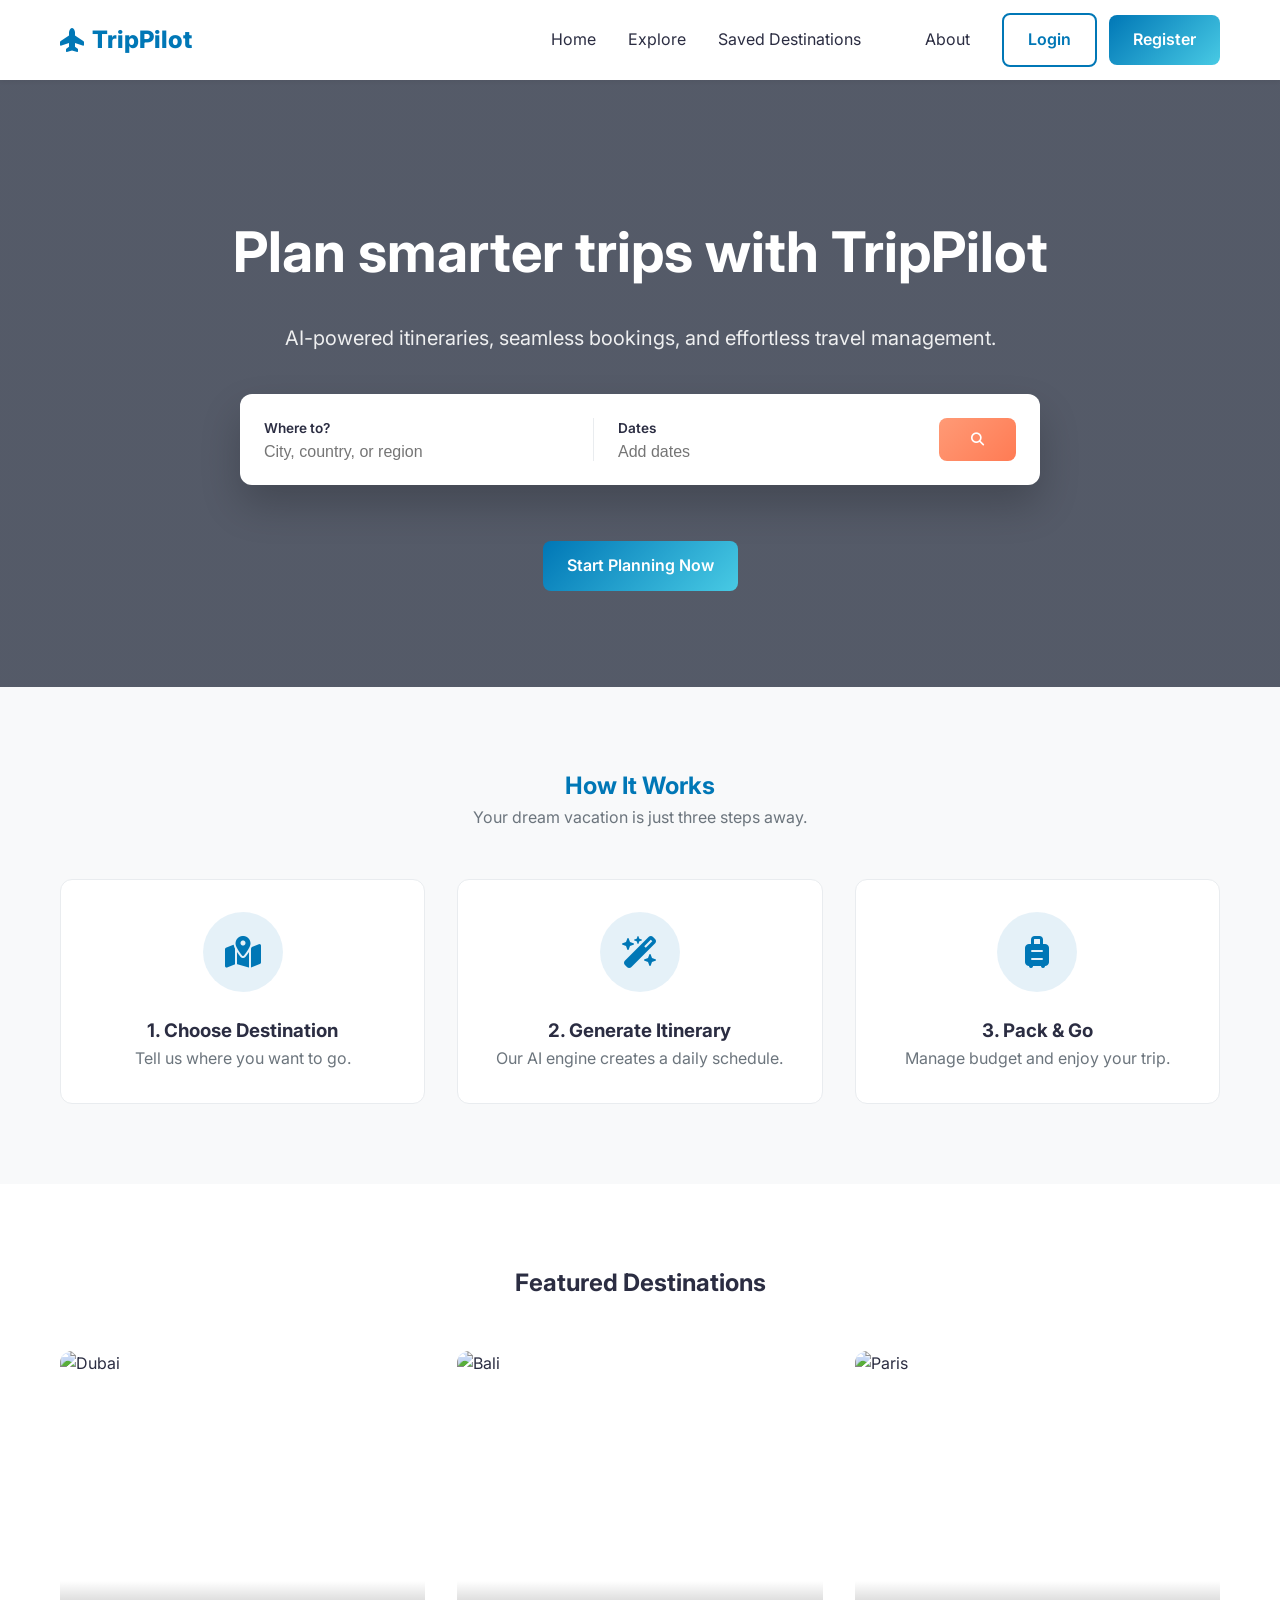
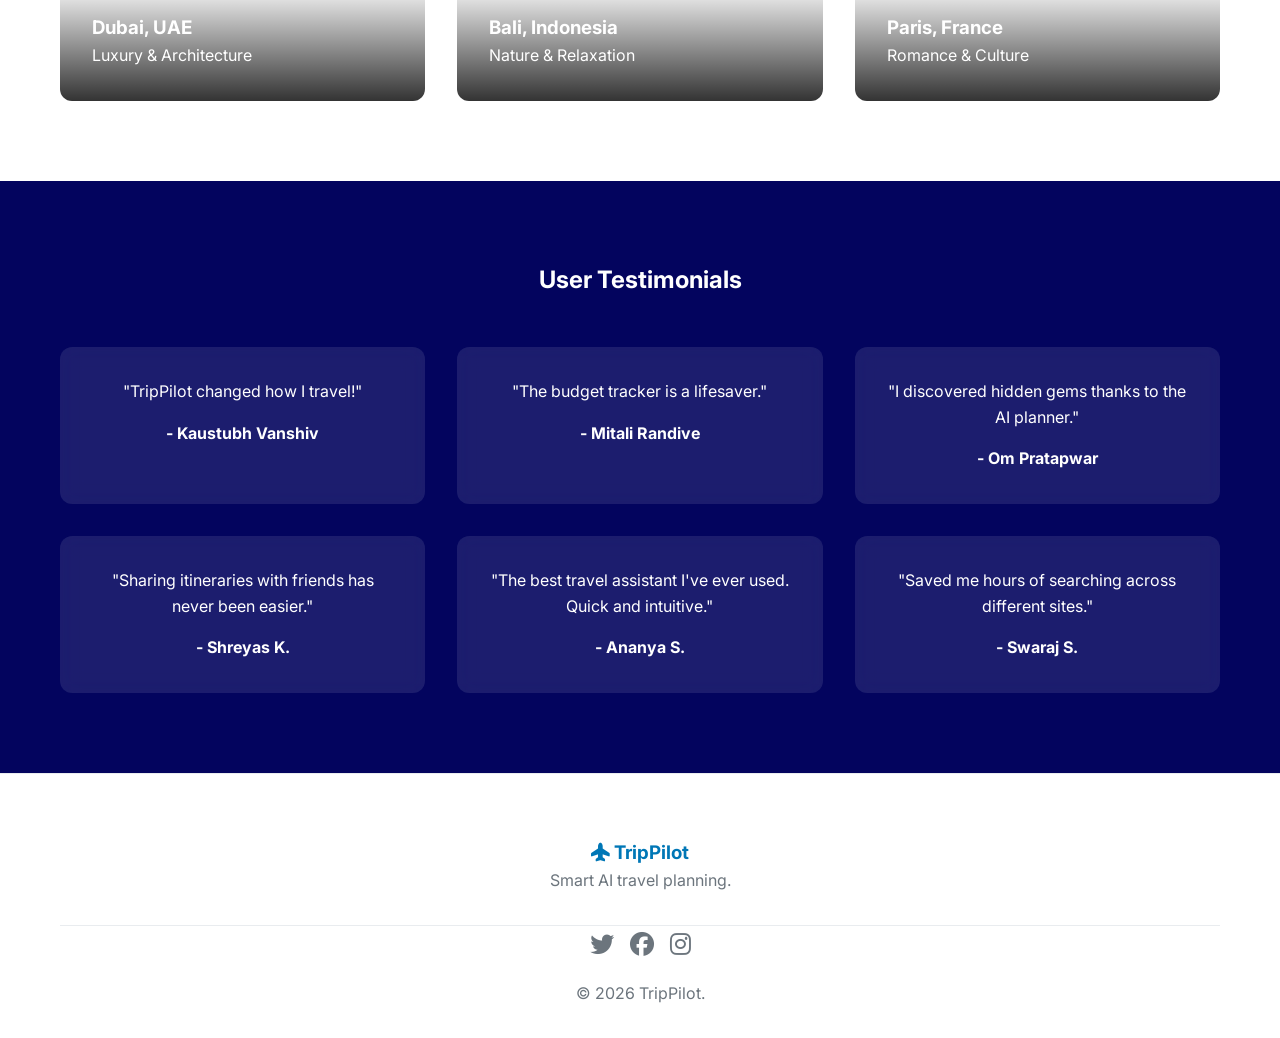
==== web-app/index.html @ 48001bac "Initial project upload" ====
<!DOCTYPE html>
<html lang="en">

<head>
  <meta charset="UTF-8">
  <meta name="viewport" content="width=device-width, initial-scale=1.0">
  <title>TripPilot - AI Travel Itinerary Planner</title>
  <link rel="stylesheet" href="css/styles.css">
  <link href="https://fonts.googleapis.com/css2?family=Inter:wght@400;500;600;700;800&display=swap" rel="stylesheet">
  <link rel="stylesheet" href="https://cdnjs.cloudflare.com/ajax/libs/font-awesome/6.4.0/css/all.min.css">
  <style>
    .hero {
      background: linear-gradient(rgba(15, 23, 42, 0.7), rgba(15, 23, 42, 0.7)), url('https://images.unsplash.com/photo-1469854523086-cc02fe5d8800?ixlib=rb-4.0.3&auto=format&fit=crop&w=2021&q=80') center/cover;
      color: white;
      padding: 8rem 0 6rem;
      text-align: center;
    }

    .search-bar-hero {
      background: var(--bg-card);
      padding: 1.5rem;
      border-radius: var(--border-radius);
      display: flex;
      gap: 1rem;
      max-width: 800px;
      margin: 0 auto;
      box-shadow: 0 20px 40px rgba(0, 0, 0, 0.2);
    }

    .search-input {
      flex: 1;
      text-align: left;
      display: flex;
      flex-direction: column;
    }

    .search-input label {
      font-size: 0.85rem;
      font-weight: 600;
      color: var(--text-main);
      margin-bottom: 0.25rem;
    }

    .search-input input {
      border: none;
      background: transparent;
      font-size: 1rem;
      outline: none;
      color: var(--text-main);
    }

    .steps-grid,
    .destinations-grid,
    .testimonial-grid {
      display: grid;
      grid-template-columns: repeat(auto-fit, minmax(300px, 1fr));
      gap: 2rem;
      margin-top: 3rem;
    }

    .step-card {
      text-align: center;
      padding: 2rem;
      background: var(--bg-card);
      border-radius: var(--border-radius);
      border: 1px solid var(--border-color);
    }

    .step-icon {
      width: 80px;
      height: 80px;
      background: rgba(0, 119, 182, 0.1);
      color: var(--primary-color);
      border-radius: 50%;
      display: flex;
      align-items: center;
      justify-content: center;
      font-size: 2rem;
      margin: 0 auto 1.5rem;
    }

    .destination-card {
      position: relative;
      height: 350px;
      border-radius: var(--border-radius);
      overflow: hidden;
    }

    .destination-card img {
      width: 100%;
      height: 100%;
      object-fit: cover;
      transition: transform 0.5s;
    }

    .destination-card:hover img {
      transform: scale(1.05);
    }

    .destination-info {
      position: absolute;
      bottom: 0;
      left: 0;
      right: 0;
      padding: 2rem;
      background: linear-gradient(transparent, rgba(0, 0, 0, 0.8));
      color: white;
    }

    .testimonials {
      background: #03045E;
      color: white;
    }

    .testimonial-card {
      background: rgba(255, 255, 255, 0.1);
      padding: 2rem;
      border-radius: var(--border-radius);
      backdrop-filter: blur(10px);
    }
  </style>
</head>

<body>
  <nav class="navbar">
    <div class="container">
      <a href="index.html" class="navbar-brand"><i class="fa-solid fa-plane-up"></i> TripPilot</a>
      <button class="navbar-toggle" id="navbar-toggle"><i class="fa-solid fa-bars"></i></button>
      <ul class="navbar-nav" id="navbar-nav">
        <li><a href="index.html" class="nav-link">Home</a></li>
        <li><a href="explore.html" class="nav-link">Explore</a></li>
        <li><a href="saved-destinations.html" class="nav-link">Saved Destinations</a></li>
        <li><a href="dashboard.html" class="nav-link" id="nav-my-trips" style="display:none;">My Trips</a></li>
        <li><a href="about.html" class="nav-link">About</a></li>
        <li id="nav-auth-links">
          <a href="login.html" class="btn btn-outline" style="margin-right: 0.5rem;" id="login-button">Login</a>
          <a href="register.html" class="btn btn-primary">Register</a>
        </li>
      </ul>
    </div>
  </nav>

  <header class="hero">
    <div class="container">
      <h1 style="font-size: 3.5rem; margin-bottom: 1.5rem; color: white;">Plan smarter trips with TripPilot</h1>
      <p style="font-size: 1.25rem; margin-bottom: 2.5rem; color: rgba(255,255,255,0.9);">AI-powered itineraries,
        seamless bookings, and effortless travel management.</p>

      <div class="search-bar-hero">
        <div class="search-input">
          <label>Where to?</label>
          <input type="text" id="destination-search" placeholder="City, country, or region">
        </div>
        <div style="width: 1px; background: var(--border-color); margin: 0 0.5rem;"></div>
        <div class="search-input">
          <label>Dates</label>
          <input type="text" placeholder="Add dates" onfocus="(this.type='date')" onblur="(this.type='text')">
        </div>
        <button class="btn btn-accent" id="hero-search-btn" style="padding: 0 2rem;"><i
            class="fa-solid fa-search"></i></button>
      </div>

      <div class="mt-2">
        <a href="create-trip.html" class="btn btn-primary btn-lg" id="create-trip-btn" style="margin-top: 1.5rem;">Start
          Planning Now</a>
      </div>
    </div>
  </header>

  <section class="py-5">
    <div class="container">
      <div class="text-center">
        <h2 class="text-primary">How It Works</h2>
        <p class="text-muted">Your dream vacation is just three steps away.</p>
      </div>
      <div class="steps-grid">
        <div class="step-card">
          <div class="step-icon"><i class="fa-solid fa-map-location-dot"></i></div>
          <h3>1. Choose Destination</h3>
          <p class="text-muted">Tell us where you want to go.</p>
        </div>
        <div class="step-card">
          <div class="step-icon"><i class="fa-solid fa-wand-magic-sparkles"></i></div>
          <h3>2. Generate Itinerary</h3>
          <p class="text-muted">Our AI engine creates a daily schedule.</p>
        </div>
        <div class="step-card">
          <div class="step-icon"><i class="fa-solid fa-suitcase-rolling"></i></div>
          <h3>3. Pack & Go</h3>
          <p class="text-muted">Manage budget and enjoy your trip.</p>
        </div>
      </div>
    </div>
  </section>

  <section class="py-5" style="background: var(--bg-card);">
    <div class="container">
      <div class="text-center">
        <h2>Featured Destinations</h2>
      </div>
      <div class="destinations-grid">
        <div class="destination-card">
          <img src="https://images.unsplash.com/photo-1512453979798-5ea266f8880c?auto=format&fit=crop&w=800&q=80"
            alt="Dubai">
          <div class="destination-info">
            <h3>Dubai, UAE</h3>
            <p>Luxury & Architecture</p>
          </div>
        </div>
        <div class="destination-card">
          <img src="https://images.unsplash.com/photo-1537996194471-e657df975ab4?auto=format&fit=crop&w=800&q=80"
            alt="Bali" class="card-img-top">
          <div class="destination-info">
            <h3>Bali, Indonesia</h3>
            <p>Nature & Relaxation</p>
          </div>
        </div>
        <div class="destination-card">
          <img src="https://images.unsplash.com/photo-1499856871958-5b9627545d1a?auto=format&fit=crop&w=800&q=80"
            alt="Paris">
          <div class="destination-info">
            <h3>Paris, France</h3>
            <p>Romance & Culture</p>
          </div>
        </div>
      </div>
    </div>
  </section>

  <section class="py-5 testimonials">
    <div class="container text-center">
      <h2>User Testimonials</h2>
      <div class="testimonial-grid text-left">
        <div class="testimonial-card">
          <p>"TripPilot changed how I travel!"</p>
          <div class="mt-1"><strong>- Kaustubh Vanshiv</strong></div>
        </div>
        <div class="testimonial-card">
          <p>"The budget tracker is a lifesaver."</p>
          <div class="mt-1"><strong>- Mitali Randive</strong></div>
        </div>
        <div class="testimonial-card">
          <p>"I discovered hidden gems thanks to the AI planner."</p>
          <div class="mt-1"><strong>- Om Pratapwar</strong></div>
        </div>
        <div class="testimonial-card">
          <p>"Sharing itineraries with friends has never been easier."</p>
          <div class="mt-1"><strong>- Shreyas K.</strong></div>
        </div>
        <div class="testimonial-card">
          <p>"The best travel assistant I've ever used. Quick and intuitive."</p>
          <div class="mt-1"><strong>- Ananya S.</strong></div>
        </div>
        <div class="testimonial-card">
          <p>"Saved me hours of searching across different sites."</p>
          <div class="mt-1"><strong>- Swaraj S.</strong></div>
        </div>
      </div>
    </div>
  </section>

  <footer class="footer">
    <div class="container">
      <div class="footer-grid" style="grid-template-columns: 1fr; text-align: center;">
        <div>
          <h3 class="text-primary"><i class="fa-solid fa-plane-up"></i> TripPilot</h3>
          <p class="text-muted">Smart AI travel planning.</p>
        </div>
      </div>
      <div class="text-center mt-2 pt-2"
        style="border-top:1px solid var(--border-color); display: flex; flex-direction: column; align-items: center; gap: 1rem;">
        <div class="social-links" style="font-size: 1.5rem; color: var(--text-muted); display: flex; gap: 1rem;">
          <a href="https://twitter.com/login" target="_blank" class="text-muted"><i
              class="fa-brands fa-twitter"></i></a>
          <a href="https://www.facebook.com/login/" target="_blank" class="text-muted"><i
              class="fa-brands fa-facebook"></i></a>
          <a href="https://www.instagram.com/accounts/login/" target="_blank" class="text-muted"><i
              class="fa-brands fa-instagram"></i></a>
        </div>
        <div class="text-muted">&copy; 2026 TripPilot.</div>
      </div>
    </div>
  </footer>

  <script src="js/auth.js"></script>
  <script>
    document.getElementById('navbar-toggle').addEventListener('click', () => {
      const nav = document.getElementById('navbar-nav');
      nav.style.display = nav.style.display === 'flex' ? 'none' : 'flex';
      if (nav.style.display === 'flex') {
        nav.style.flexDirection = 'column'; nav.style.position = 'absolute'; nav.style.top = '100%'; nav.style.left = '0'; nav.style.width = '100%'; nav.style.background = 'var(--bg-card)'; nav.style.padding = '1rem';
      }
    });

    document.addEventListener('DOMContentLoaded', () => {
      const currentUser = JSON.parse(localStorage.getItem('tripPilotUser'));
      if (currentUser) {
        document.getElementById('nav-auth-links').innerHTML = '<a href="dashboard.html" class="btn btn-primary">Dashboard</a>';
        document.getElementById('nav-my-trips').style.display = 'block';
      }
      document.getElementById('hero-search-btn').addEventListener('click', () => {
        const dest = document.getElementById('destination-search').value;
        if (dest) { localStorage.setItem('tempSearchQuery', dest); window.location.href = 'explore.html'; }
      });
    });
  </script>
</body>

</html>
---- web-app/css/styles.css ----
/* css/styles.css */
:root {
    --primary-color: #0077B6;
    --secondary-color: #48CAE4;
    --accent-color: #FF7B54;
    --bg-color: #F8F9FA;
    --bg-card: #FFFFFF;
    --text-main: #2B2D42;
    --text-muted: #6C757D;
    --border-color: #E9ECEF;
    --gradient-primary: linear-gradient(135deg, var(--primary-color), var(--secondary-color));
    --gradient-accent: linear-gradient(135deg, #FF9A76, var(--accent-color));
    --font-family: 'Inter', sans-serif;
    --border-radius: 12px;
    --transition: all 0.3s ease;
}

[data-theme="dark"] {
    --bg-color: #0F172A;
    --bg-card: #1E293B;
    --text-main: #F8FAFC;
    --text-muted: #94A3B8;
    --border-color: #334155;
}

* {
    margin: 0;
    padding: 0;
    box-sizing: border-box;
}

body {
    font-family: var(--font-family);
    background-color: var(--bg-color);
    color: var(--text-main);
    transition: var(--transition);
    line-height: 1.6;
}

a {
    text-decoration: none;
    color: inherit;
}

ul {
    list-style: none;
}

.container {
    width: 100%;
    max-width: 1200px;
    margin: 0 auto;
    padding: 0 20px;
}

.text-center {
    text-align: center;
}

.mt-1 {
    margin-top: 1rem;
}

.mt-2 {
    margin-top: 2rem;
}

.mb-1 {
    margin-bottom: 1rem;
}

.py-5 {
    padding: 5rem 0;
}

.d-flex {
    display: flex;
}

.justify-content-between {
    justify-content: space-between;
}

.align-items-center {
    align-items: center;
}

.text-primary {
    color: var(--primary-color);
}

.text-muted {
    color: var(--text-muted);
}

/* Buttons */
.btn {
    display: inline-block;
    padding: 0.75rem 1.5rem;
    border-radius: 8px;
    font-weight: 600;
    cursor: pointer;
    border: none;
    transition: var(--transition);
    text-align: center;
}

.btn-primary {
    background: var(--gradient-primary);
    color: white;
}

.btn-primary:hover {
    transform: translateY(-2px);
    box-shadow: 0 4px 12px rgba(0, 0, 0, 0.1);
    color: white;
}

.btn-secondary {
    background: var(--bg-card);
    color: var(--text-main);
    border: 1px solid var(--border-color);
}

.btn-accent {
    background: var(--gradient-accent);
    color: white;
}

.btn-outline {
    background: transparent;
    border: 2px solid var(--primary-color);
    color: var(--primary-color);
}

.btn-outline:hover {
    background: var(--primary-color);
    color: white;
}

.btn-danger {
    background: #ef4444;
    color: white;
}

.btn-block {
    display: block;
    width: 100%;
}

/* Forms */
.form-group {
    margin-bottom: 1.5rem;
}

.form-label {
    display: block;
    margin-bottom: 0.5rem;
    font-weight: 500;
}

.form-control {
    width: 100%;
    padding: 0.75rem;
    border: 1px solid var(--border-color);
    border-radius: 8px;
    background: var(--bg-card);
    color: var(--text-main);
}

.form-control:focus {
    outline: none;
    border-color: var(--primary-color);
}

/* Cards */
.card {
    background: var(--bg-card);
    border-radius: var(--border-radius);
    border: 1px solid var(--border-color);
    overflow: hidden;
    transition: var(--transition);
}

.card-img-top {
    width: 100%;
    height: 200px;
    object-fit: cover;
}

.card:hover {
    transform: translateY(-5px);
    box-shadow: 0 4px 12px rgba(0, 0, 0, 0.08);
}

.card-body {
    padding: 1.5rem;
}

.card-title {
    font-size: 1.25rem;
    margin-bottom: 0.5rem;
}

/* Navbar */
.navbar {
    background: var(--bg-card);
    position: sticky;
    top: 0;
    z-index: 1000;
    box-shadow: 0 2px 4px rgba(0, 0, 0, 0.05);
}

.navbar .container {
    display: flex;
    justify-content: space-between;
    align-items: center;
    height: 80px;
}

.navbar-brand {
    font-size: 1.5rem;
    font-weight: 800;
    color: var(--primary-color);
    display: flex;
    align-items: center;
    gap: 0.5rem;
}

.navbar-nav {
    display: flex;
    gap: 2rem;
    align-items: center;
}

.navbar-toggle {
    display: none;
    background: none;
    border: none;
    font-size: 1.5rem;
    cursor: pointer;
    color: var(--text-main);
}

/* Dashboard Layout */
.dashboard-layout {
    display: flex;
    min-height: calc(100vh - 80px);
}

.sidebar {
    width: 250px;
    background: var(--bg-card);
    border-right: 1px solid var(--border-color);
    padding: 2rem 0;
    display: flex;
    flex-direction: column;
    gap: 0.5rem;
}

.sidebar-link {
    padding: 0.75rem 1.5rem;
    display: flex;
    align-items: center;
    gap: 1rem;
    color: var(--text-main);
    font-weight: 500;
}

.sidebar-link:hover,
.sidebar-link.active {
    background: rgba(0, 119, 182, 0.05);
    color: var(--primary-color);
    border-left: 3px solid var(--primary-color);
}

.main-content {
    flex: 1;
    padding: 2rem;
    background: var(--bg-color);
}

/* Footer */
.footer {
    background: var(--bg-card);
    margin-top: auto;
    padding: 4rem 0 2rem;
    border-top: 1px solid var(--border-color);
}

.footer-grid {
    display: grid;
    grid-template-columns: repeat(auto-fit, minmax(200px, 1fr));
    gap: 2rem;
    margin-bottom: 2rem;
}

@media (max-width: 768px) {
    .navbar-nav {
        display: none;
    }

    .navbar-toggle {
        display: block;
    }

    .dashboard-layout {
        flex-direction: column;
    }

    .sidebar {
        width: 100%;
        flex-direction: row;
        overflow-x: auto;
        border-right: none;
        padding: 1rem 0;
    }

    .sidebar-link {
        white-space: nowrap;
        border-left: none;
    }
}

.alert {
    padding: 1rem;
    border-radius: 8px;
    margin-bottom: 1.5rem;
    display: none;
}

.alert-success {
    background: #d1fae5;
    color: #065f46;
}

.alert-error {
    background: #fee2e2;
    color: #991b1b;
}

/* Auth Container */
.auth-container {
    min-height: calc(100vh - 80px);
    display: flex;
    align-items: center;
    justify-content: center;
    padding: 2rem;
    background: var(--bg-color);
}

.auth-card {
    width: 100%;
    max-width: 450px;
    background: var(--bg-card);
    padding: 2.5rem;
    border-radius: var(--border-radius);
    box-shadow: 0 12px 24px rgba(0, 0, 0, 0.12);
    border: 1px solid var(--border-color);
}

/* Save Button Styles */
.save-btn {
    position: absolute;
    top: 1rem;
    right: 1rem;
    background: white;
    width: 36px;
    height: 36px;
    border-radius: 50%;
    display: flex;
    align-items: center;
    justify-content: center;
    cursor: pointer;
    box-shadow: 0 2px 8px rgba(0, 0, 0, 0.1);
    color: var(--text-muted);
    transition: var(--transition);
    z-index: 10;
    border: none;
}

.save-btn:hover {
    transform: scale(1.1);
}

.save-btn.active {
    color: #ef4444;
}

.img-container {
    position: relative;
}
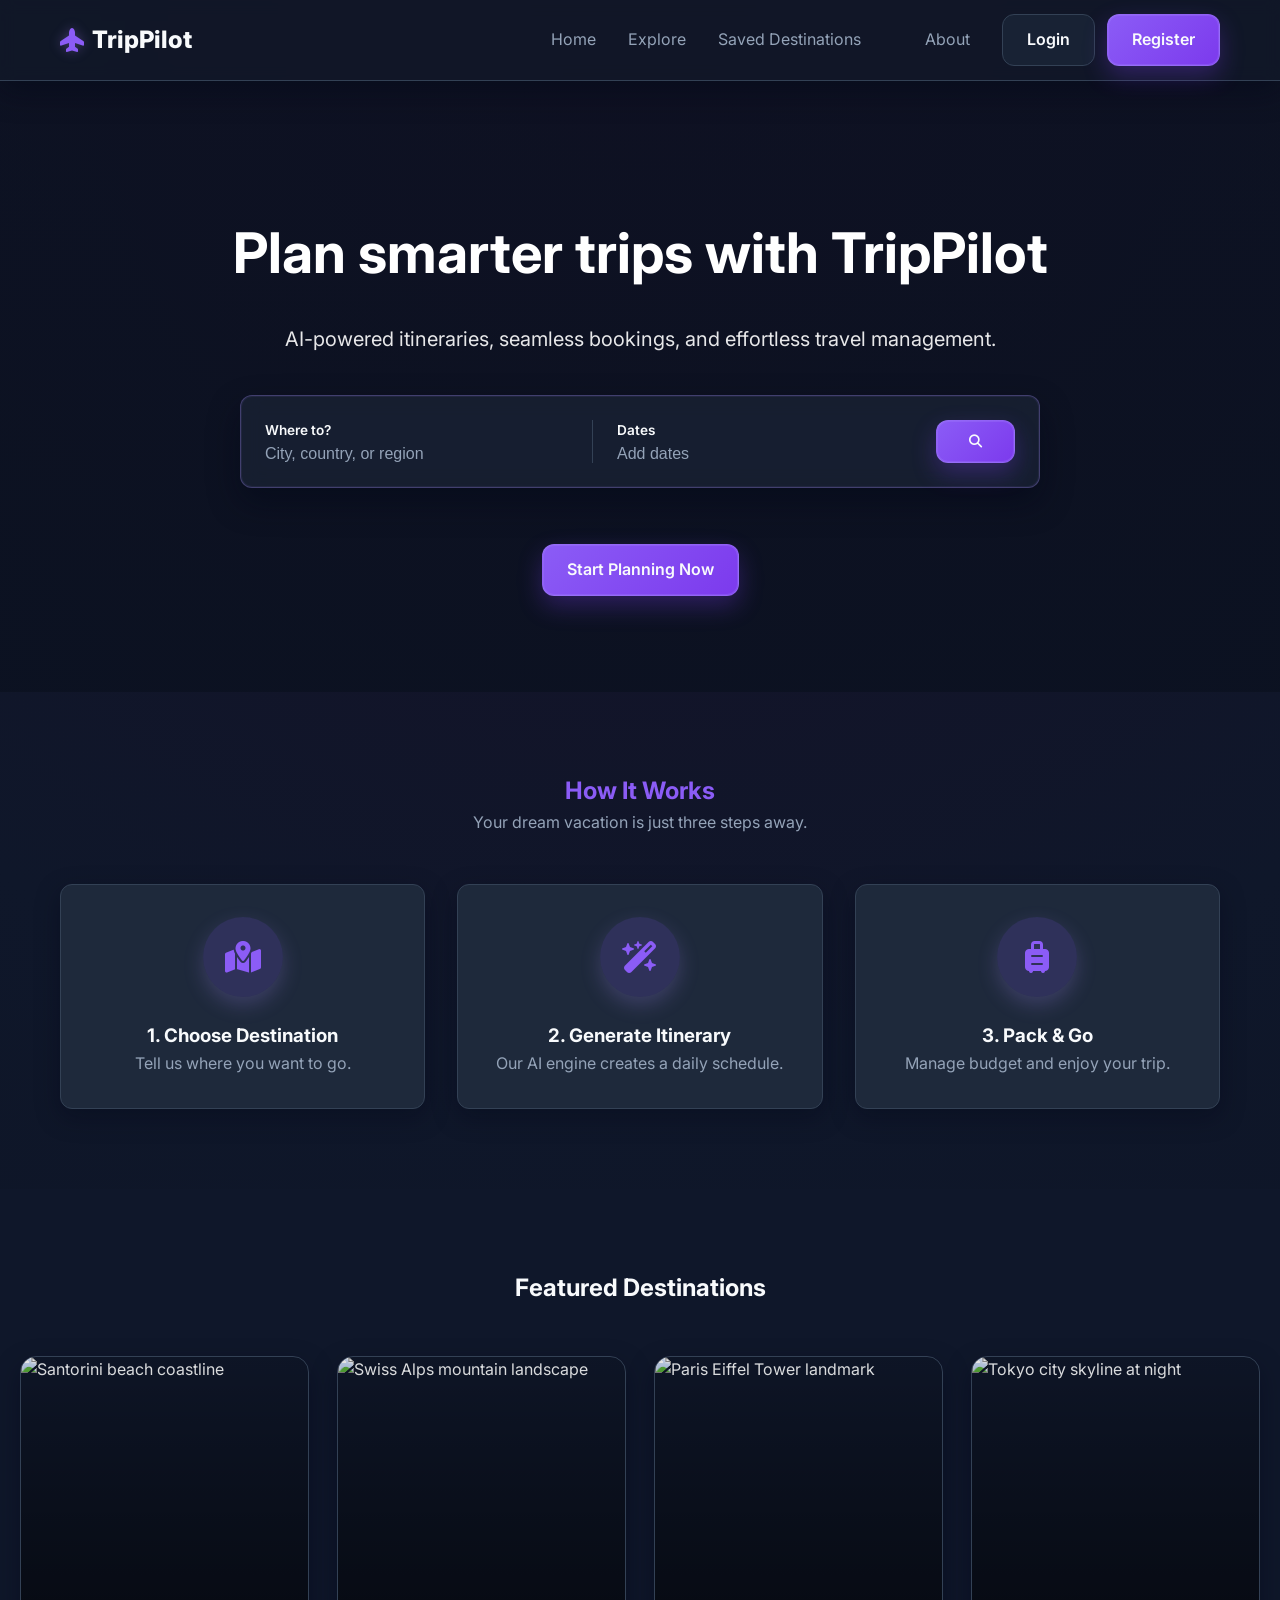
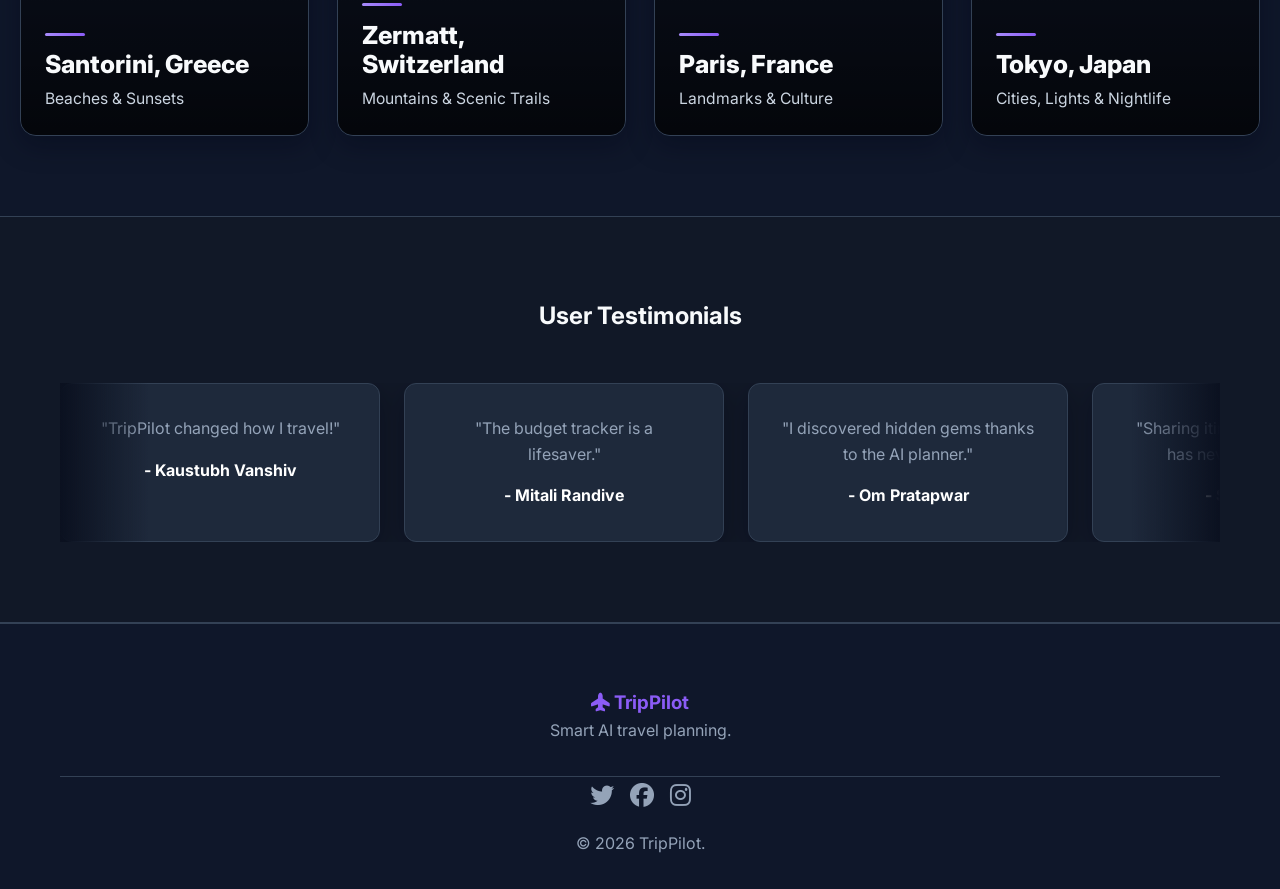
==== commit 84a05dcd: "ui change: home page colour palette change" ====
--- a/web-app/index.html
+++ b/web-app/index.html
@@ -9,22 +9,122 @@
   <link href="https://fonts.googleapis.com/css2?family=Inter:wght@400;500;600;700;800&display=swap" rel="stylesheet">
   <link rel="stylesheet" href="https://cdnjs.cloudflare.com/ajax/libs/font-awesome/6.4.0/css/all.min.css">
   <style>
+    :root {
+      --bg-color: #0B1120;
+      --bg-card: #0F172A;
+      --card-surface: #1E293B;
+      --card-hover: #2b3950;
+      --border-color: #334155;
+      --primary-color: #8B5CF6;
+      --secondary-color: #A78BFA;
+      --accent-color: #8B5CF6;
+      --accent-hover: #7C3AED;
+      --glow-color: #A78BFA;
+      --text-main: #F8FAFC;
+      --text-muted: #94A3B8;
+      --gradient-primary: linear-gradient(135deg, #8B5CF6, #7C3AED);
+      --gradient-accent: linear-gradient(135deg, #A78BFA, #8B5CF6);
+      --border-radius: 12px;
+      --transition: all 0.28s ease;
+    }
+
+    body {
+      background: radial-gradient(circle at top, #171028 0%, #0F172A 42%, #0B1120 100%);
+      color: var(--text-main);
+    }
+
+    .navbar {
+      background: rgba(17, 24, 39, 0.9);
+      border-bottom: 1px solid var(--border-color);
+      box-shadow: 0 10px 30px rgba(2, 6, 23, 0.45);
+      backdrop-filter: blur(8px);
+    }
+
+    .nav-link {
+      color: var(--text-muted);
+      transition: color 0.25s ease;
+    }
+
+    .nav-link:hover {
+      color: var(--accent-color);
+    }
+
+    .navbar-brand {
+      color: var(--text-main);
+    }
+
+    .navbar-brand i {
+      color: var(--accent-color);
+      text-shadow: 0 0 12px rgba(167, 139, 250, 0.35);
+    }
+
+    h2,
+    h3 {
+      color: var(--text-main);
+    }
+
+    p {
+      color: var(--text-muted);
+    }
+
     .hero {
-      background: linear-gradient(rgba(15, 23, 42, 0.7), rgba(15, 23, 42, 0.7)), url('https://images.unsplash.com/photo-1469854523086-cc02fe5d8800?ixlib=rb-4.0.3&auto=format&fit=crop&w=2021&q=80') center/cover;
+      background: linear-gradient(rgba(11, 17, 32, 0.7), rgba(11, 17, 32, 0.86)), url('https://images.unsplash.com/photo-1464822759023-fed622ff2c3b?auto=format&fit=crop&w=2200&q=80') center/cover;
       color: white;
       padding: 8rem 0 6rem;
       text-align: center;
     }
 
     .search-bar-hero {
-      background: var(--bg-card);
+      background: rgba(30, 41, 59, 0.58);
       padding: 1.5rem;
       border-radius: var(--border-radius);
       display: flex;
       gap: 1rem;
       max-width: 800px;
       margin: 0 auto;
-      box-shadow: 0 20px 40px rgba(0, 0, 0, 0.2);
+      border: 1px solid rgba(167, 139, 250, 0.3);
+      box-shadow: 0 14px 32px rgba(2, 6, 23, 0.45), 0 0 0 1px rgba(167, 139, 250, 0.08) inset;
+      backdrop-filter: blur(10px);
+    }
+
+    .search-input input::placeholder {
+      color: var(--text-muted);
+    }
+
+    .btn {
+      border-radius: 12px;
+      transition: transform 0.28s ease, box-shadow 0.28s ease, background-color 0.28s ease, color 0.28s ease;
+    }
+
+    .btn-primary,
+    .btn-accent {
+      background: var(--gradient-primary);
+      color: #F8FAFC;
+      border: 1px solid rgba(167, 139, 250, 0.45);
+      box-shadow: 0 10px 24px rgba(124, 58, 237, 0.3), 0 0 0 1px rgba(167, 139, 250, 0.24) inset;
+    }
+
+    .btn-primary:hover,
+    .btn-accent:hover {
+      background: linear-gradient(135deg, #7C3AED, #6D28D9);
+      transform: translateY(-2px);
+      box-shadow: 0 16px 34px rgba(124, 58, 237, 0.35), 0 0 20px rgba(167, 139, 250, 0.35);
+    }
+
+    .btn-outline {
+      background: #182234;
+      border: 1px solid var(--border-color);
+      color: var(--text-main);
+    }
+
+    .btn-outline:hover {
+      background: #23314a;
+      border-color: var(--accent-color);
+      color: #F1F5F9;
+    }
+
+    .text-primary {
+      color: var(--accent-color);
     }
 
     .search-input {
@@ -58,18 +158,49 @@
       margin-top: 3rem;
     }
 
+    .featured-destinations .destinations-grid {
+      grid-template-columns: repeat(4, minmax(285px, 1fr));
+      gap: 28px;
+      align-items: stretch;
+    }
+
+    .featured-destinations .container {
+      max-width: 1400px;
+      margin: 0 auto;
+    }
+
+    @media (max-width: 1024px) {
+      .featured-destinations .destinations-grid {
+        grid-template-columns: repeat(2, 1fr);
+      }
+    }
+
+    @media (max-width: 640px) {
+      .featured-destinations .destinations-grid {
+        grid-template-columns: 1fr;
+      }
+    }
+
     .step-card {
       text-align: center;
       padding: 2rem;
-      background: var(--bg-card);
+      background: var(--card-surface);
       border-radius: var(--border-radius);
       border: 1px solid var(--border-color);
+      box-shadow: 0 8px 24px rgba(2, 6, 23, 0.35);
+      transition: transform 0.25s ease, box-shadow 0.25s ease, background-color 0.25s ease;
+    }
+
+    .step-card:hover {
+      transform: translateY(-4px);
+      background: var(--card-hover);
+      box-shadow: 0 16px 30px rgba(2, 6, 23, 0.45);
     }
 
     .step-icon {
       width: 80px;
       height: 80px;
-      background: rgba(0, 119, 182, 0.1);
+      background: rgba(139, 92, 246, 0.16);
       color: var(--primary-color);
       border-radius: 50%;
       display: flex;
@@ -77,20 +208,47 @@
       justify-content: center;
       font-size: 2rem;
       margin: 0 auto 1.5rem;
+      box-shadow: 0 8px 20px rgba(167, 139, 250, 0.22);
     }
 
     .destination-card {
       position: relative;
-      height: 350px;
-      border-radius: var(--border-radius);
+      height: 380px;
+      border-radius: 16px;
       overflow: hidden;
+      border: 1px solid var(--border-color);
+      box-shadow: 0 10px 26px rgba(2, 6, 23, 0.35);
+      transition: all 0.35s ease;
+    }
+
+    .destination-card:hover {
+      transform: translateY(-8px);
+      box-shadow:
+        0 10px 30px rgba(0, 0, 0, 0.6),
+        0 0 20px rgba(139, 92, 246, 0.3);
+    }
+
+    .destination-link {
+      position: relative;
+      display: block;
+      width: 100%;
+      height: 100%;
+      color: inherit;
+    }
+
+    .destination-link::after {
+      content: "";
+      position: absolute;
+      inset: 0;
+      background: linear-gradient(to top, rgba(0, 0, 0, 0.75), rgba(0, 0, 0, 0.1));
+      z-index: 1;
     }
 
     .destination-card img {
       width: 100%;
       height: 100%;
       object-fit: cover;
-      transition: transform 0.5s;
+      transition: transform 0.35s ease;
     }
 
     .destination-card:hover img {
@@ -102,21 +260,128 @@
       bottom: 0;
       left: 0;
       right: 0;
-      padding: 2rem;
-      background: linear-gradient(transparent, rgba(0, 0, 0, 0.8));
+      z-index: 2;
+      padding: 1.5rem;
       color: white;
     }
 
+    .destination-info::before {
+      content: "";
+      display: block;
+      width: 40px;
+      height: 3px;
+      border-radius: 999px;
+      background: linear-gradient(90deg, var(--glow-color), var(--accent-color));
+      margin-bottom: 0.9rem;
+    }
+
+    .destination-info h3 {
+      font-size: 1.55rem;
+      line-height: 1.2;
+      font-weight: 800;
+      margin-bottom: 0.35rem;
+      color: #F8FAFC;
+    }
+
+    .destination-info p {
+      color: #cbd5e1;
+      font-size: 0.98rem;
+      margin-bottom: 0;
+    }
+
     .testimonials {
-      background: #03045E;
+      background: #111827;
       color: white;
+      border-top: 1px solid var(--border-color);
+      border-bottom: 1px solid var(--border-color);
+    }
+
+    .testimonial-grid {
+      margin-top: 3rem;
+      overflow: hidden;
+      display: block;
+      width: 100%;
+      position: relative;
+    }
+
+    .testimonial-grid::before,
+    .testimonial-grid::after {
+      content: "";
+      position: absolute;
+      top: 0;
+      bottom: 0;
+      width: 88px;
+      z-index: 3;
+      pointer-events: none;
+    }
+
+    .testimonial-grid::before {
+      left: 0;
+      background: linear-gradient(to right, #0b1120, transparent);
+    }
+
+    .testimonial-grid::after {
+      right: 0;
+      background: linear-gradient(to left, #0b1120, transparent);
+    }
+
+    .testimonial-track {
+      display: flex;
+      gap: 24px;
+      width: max-content;
+      animation: testimonials-scroll 34s linear infinite;
+      will-change: transform;
+    }
+
+    .testimonial-group {
+      display: flex;
+      gap: 24px;
+    }
+
+    .testimonials:hover .testimonial-track {
+      animation-play-state: paused;
     }
 
     .testimonial-card {
-      background: rgba(255, 255, 255, 0.1);
+      background: var(--card-surface);
       padding: 2rem;
       border-radius: var(--border-radius);
-      backdrop-filter: blur(10px);
+      border: 1px solid var(--border-color);
+      box-shadow: 0 8px 24px rgba(2, 6, 23, 0.35);
+      transition: transform 0.25s ease, box-shadow 0.25s ease, background-color 0.25s ease;
+      flex-shrink: 0;
+      width: 320px;
+    }
+
+    .testimonial-card:hover {
+      transform: translateY(-4px);
+      background: var(--card-hover);
+      box-shadow: 0 14px 30px rgba(2, 6, 23, 0.45);
+    }
+
+    @keyframes testimonials-scroll {
+      from {
+        transform: translateX(0);
+      }
+
+      to {
+        transform: translateX(calc(-50% - 12px));
+      }
+    }
+
+    @media (max-width: 768px) {
+      .testimonial-card {
+        width: min(85vw, 320px);
+      }
+    }
+
+    .social-links a {
+      transition: color 0.25s ease, text-shadow 0.25s ease;
+    }
+
+    .social-links a:hover {
+      color: var(--accent-color);
+      text-shadow: 0 0 12px rgba(167, 139, 250, 0.45);
     }
   </style>
 </head>
@@ -193,35 +458,51 @@
     </div>
   </section>
 
-  <section class="py-5" style="background: var(--bg-card);">
+  <section class="py-5 featured-destinations" style="background: var(--bg-card);">
     <div class="container">
       <div class="text-center">
         <h2>Featured Destinations</h2>
       </div>
       <div class="destinations-grid">
         <div class="destination-card">
-          <img src="https://images.unsplash.com/photo-1512453979798-5ea266f8880c?auto=format&fit=crop&w=800&q=80"
-            alt="Dubai">
-          <div class="destination-info">
-            <h3>Dubai, UAE</h3>
-            <p>Luxury & Architecture</p>
-          </div>
+          <a href="explore.html" class="destination-link" aria-label="Explore Santorini destination">
+            <img src="https://images.unsplash.com/photo-1473116763249-2faaef81ccda?auto=format&fit=crop&w=1400&q=80"
+              alt="Santorini beach coastline">
+            <div class="destination-info">
+              <h3>Santorini, Greece</h3>
+              <p>Beaches & Sunsets</p>
+            </div>
+          </a>
         </div>
         <div class="destination-card">
-          <img src="https://images.unsplash.com/photo-1537996194471-e657df975ab4?auto=format&fit=crop&w=800&q=80"
-            alt="Bali" class="card-img-top">
-          <div class="destination-info">
-            <h3>Bali, Indonesia</h3>
-            <p>Nature & Relaxation</p>
-          </div>
+          <a href="explore.html" class="destination-link" aria-label="Explore Zermatt destination">
+            <img src="https://images.unsplash.com/photo-1464822759023-fed622ff2c3b?auto=format&fit=crop&w=1400&q=80"
+              alt="Swiss Alps mountain landscape" class="card-img-top">
+            <div class="destination-info">
+              <h3>Zermatt, Switzerland</h3>
+              <p>Mountains & Scenic Trails</p>
+            </div>
+          </a>
         </div>
         <div class="destination-card">
-          <img src="https://images.unsplash.com/photo-1499856871958-5b9627545d1a?auto=format&fit=crop&w=800&q=80"
-            alt="Paris">
-          <div class="destination-info">
-            <h3>Paris, France</h3>
-            <p>Romance & Culture</p>
-          </div>
+          <a href="explore.html" class="destination-link" aria-label="Explore Paris destination">
+            <img src="https://images.unsplash.com/photo-1549144511-f099e773c147?auto=format&fit=crop&w=1400&q=80"
+              alt="Paris Eiffel Tower landmark">
+            <div class="destination-info">
+              <h3>Paris, France</h3>
+              <p>Landmarks & Culture</p>
+            </div>
+          </a>
+        </div>
+        <div class="destination-card">
+          <a href="explore.html" class="destination-link" aria-label="Explore Tokyo destination">
+            <img src="https://images.unsplash.com/photo-1536098561742-ca998e48cbcc?auto=format&fit=crop&w=1400&q=80"
+              alt="Tokyo city skyline at night">
+            <div class="destination-info">
+              <h3>Tokyo, Japan</h3>
+              <p>Cities, Lights & Nightlife</p>
+            </div>
+          </a>
         </div>
       </div>
     </div>
@@ -231,29 +512,60 @@
     <div class="container text-center">
       <h2>User Testimonials</h2>
       <div class="testimonial-grid text-left">
-        <div class="testimonial-card">
-          <p>"TripPilot changed how I travel!"</p>
-          <div class="mt-1"><strong>- Kaustubh Vanshiv</strong></div>
-        </div>
-        <div class="testimonial-card">
-          <p>"The budget tracker is a lifesaver."</p>
-          <div class="mt-1"><strong>- Mitali Randive</strong></div>
-        </div>
-        <div class="testimonial-card">
-          <p>"I discovered hidden gems thanks to the AI planner."</p>
-          <div class="mt-1"><strong>- Om Pratapwar</strong></div>
-        </div>
-        <div class="testimonial-card">
-          <p>"Sharing itineraries with friends has never been easier."</p>
-          <div class="mt-1"><strong>- Shreyas K.</strong></div>
-        </div>
-        <div class="testimonial-card">
-          <p>"The best travel assistant I've ever used. Quick and intuitive."</p>
-          <div class="mt-1"><strong>- Ananya S.</strong></div>
-        </div>
-        <div class="testimonial-card">
-          <p>"Saved me hours of searching across different sites."</p>
-          <div class="mt-1"><strong>- Swaraj S.</strong></div>
+        <div class="testimonial-track">
+          <div class="testimonial-group">
+            <div class="testimonial-card">
+              <p>"TripPilot changed how I travel!"</p>
+              <div class="mt-1"><strong>- Kaustubh Vanshiv</strong></div>
+            </div>
+            <div class="testimonial-card">
+              <p>"The budget tracker is a lifesaver."</p>
+              <div class="mt-1"><strong>- Mitali Randive</strong></div>
+            </div>
+            <div class="testimonial-card">
+              <p>"I discovered hidden gems thanks to the AI planner."</p>
+              <div class="mt-1"><strong>- Om Pratapwar</strong></div>
+            </div>
+            <div class="testimonial-card">
+              <p>"Sharing itineraries with friends has never been easier."</p>
+              <div class="mt-1"><strong>- Shreyas K.</strong></div>
+            </div>
+            <div class="testimonial-card">
+              <p>"The best travel assistant I've ever used. Quick and intuitive."</p>
+              <div class="mt-1"><strong>- Ananya S.</strong></div>
+            </div>
+            <div class="testimonial-card">
+              <p>"Saved me hours of searching across different sites."</p>
+              <div class="mt-1"><strong>- Swaraj S.</strong></div>
+            </div>
+          </div>
+
+          <div class="testimonial-group" aria-hidden="true">
+            <div class="testimonial-card">
+              <p>"TripPilot changed how I travel!"</p>
+              <div class="mt-1"><strong>- Kaustubh Vanshiv</strong></div>
+            </div>
+            <div class="testimonial-card">
+              <p>"The budget tracker is a lifesaver."</p>
+              <div class="mt-1"><strong>- Mitali Randive</strong></div>
+            </div>
+            <div class="testimonial-card">
+              <p>"I discovered hidden gems thanks to the AI planner."</p>
+              <div class="mt-1"><strong>- Om Pratapwar</strong></div>
+            </div>
+            <div class="testimonial-card">
+              <p>"Sharing itineraries with friends has never been easier."</p>
+              <div class="mt-1"><strong>- Shreyas K.</strong></div>
+            </div>
+            <div class="testimonial-card">
+              <p>"The best travel assistant I've ever used. Quick and intuitive."</p>
+              <div class="mt-1"><strong>- Ananya S.</strong></div>
+            </div>
+            <div class="testimonial-card">
+              <p>"Saved me hours of searching across different sites."</p>
+              <div class="mt-1"><strong>- Swaraj S.</strong></div>
+            </div>
+          </div>
         </div>
       </div>
     </div>
